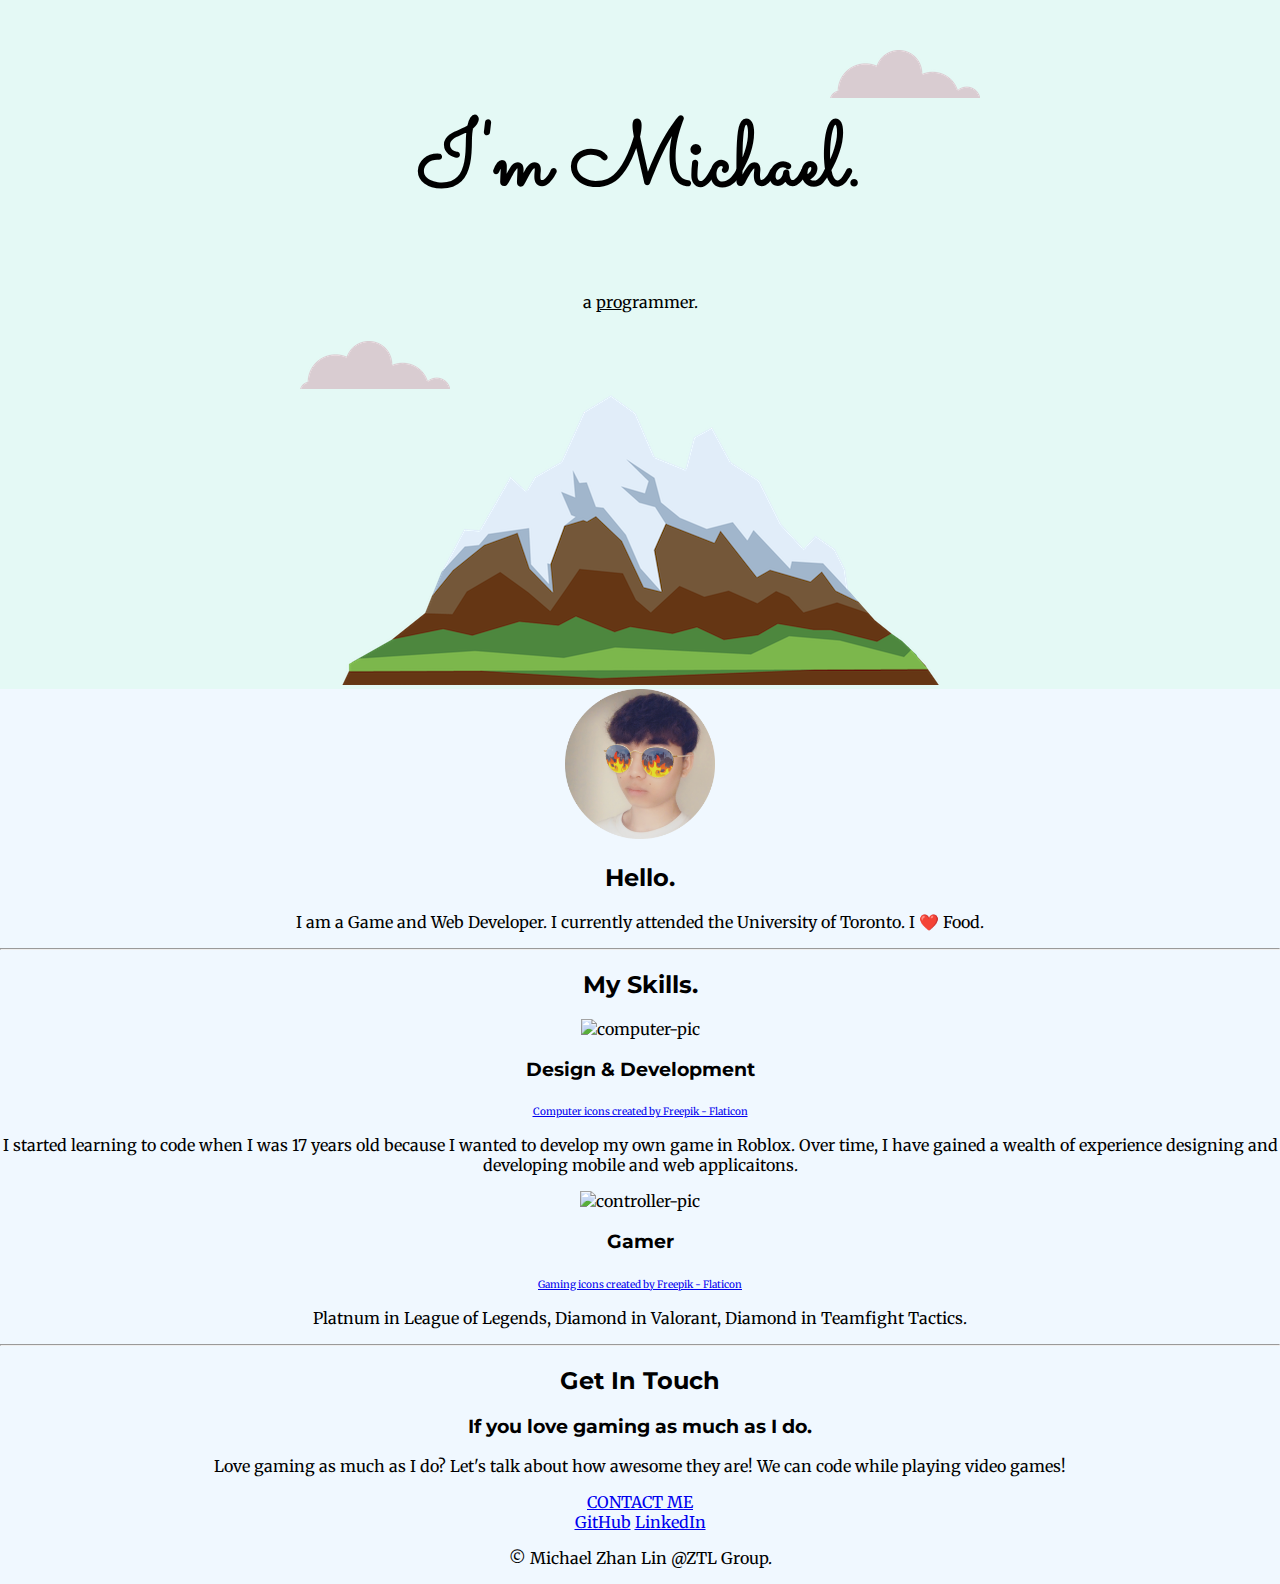
==== index.html @ 3056df91 "Website Base" ====
<!DOCTYPE html>
<html>
    <head>
        <meta charset="utf-8">
        <title>Michael Lin</title>
        <link rel="stylesheet" href="css/styles.css">
        <link rel="icon" href="favicon.ico?v=2">
        <link rel="preconnect" href="https://fonts.googleapis.com"><link rel="preconnect" href="https://fonts.gstatic.com" crossorigin><link href="https://fonts.googleapis.com/css2?family=Merriweather&family=Montserrat&family=Sacramento&display=swap" rel="stylesheet">
    </head>
    <body>
        <!-- Divides content and separates them from other elements -->
        <div class="top-container">
            <img class="top-cloud" src="images/cloud.png" alt="cloud-omg">
            <h1>I'm Michael.</h1>
            <!-- Inline Element "<span>"" lets you separate parts of text and style it -->
            <p>a <span class="pro">pro</span>grammer.</p>
            <img class="bottom-cloud" src="images/cloud.png" alt="cloud-img">
            <img src="images/mountain.png" alt="mountain-img">            
        </div>
        <div class="middle-container">
            <div class="profile">
              <img class ="profilepic" src="images/profilepic.png" alt="profile-pic">
              <h2>Hello.</h2>
              <p>I am a Game and Web Developer. I currently attended the University of Toronto. I ❤️ Food.</p>
            </div>
            <hr>
            <div class="skills">
              <h2>My Skills.</h2>
              <div class="skill-row">
                <img class="computerpic" src="https://cdn-icons.flaticon.com/png/512/2021/premium/2021700.png?token=exp=1659913990~hmac=9194ee4d07518b3ee2ff171afc81e097" alt="computer-pic">
                <h3>Design & Development</h3>
                <a id="S1" href="https://www.flaticon.com/free-icons/computer" title="computer icons">Computer icons created by Freepik - Flaticon</a>
                <p>I started learning to code when I was 17 years old because I wanted to develop my own game in Roblox. Over time, I have gained a wealth of experience designing and developing mobile and web applicaitons.</p>
              </div>
              <div class="skill-row">
                <img class="controllerpic" src="https://cdn-icons-png.flaticon.com/512/3612/3612518.png" alt="controller-pic">
                <h3>Gamer</h3>
                <a id="S2" href="https://www.flaticon.com/free-icons/gaming" title="gaming icons">Gaming icons created by Freepik - Flaticon</a>
                <p>Platnum in League of Legends, Diamond in Valorant, Diamond in Teamfight Tactics.</p>
              </div>
            </div>
            <hr>
            <div class="contact-me">
              <h2>Get In Touch</h2>
              <h3>If you love gaming as much as I do.</h3>
              <p>Love gaming as much as I do? Let's talk about how awesome they are! We can code while playing video games!</p>
              <a class="btn" href="mailto:name@email.com">CONTACT ME</a>
            </div>
          </div>
          
          
          <div class="bottom-container">
            <a class="footer-link" href="https://github.com/michaelzhanlin">GitHub</a>
            <a class="footer-link" href="https://www.linkedin.com/in/michael-lin-744a44237/">LinkedIn</a>
            <p>© Michael Zhan Lin @ZTL Group.</p>
          </div>
          




    </body>
</html>
---- css/styles.css ----
body{
    background-color: aliceblue;
    /* all 4 sides are set to 0px */
    margin: 0;
    /* centering elements */
    text-align: center;
    font-family: 'Merriweather', serif;
}
h1{
    font-size: 562.5%;
    margin-top: 0;
    font-family: 'Sacramento', cursive;

}
h2{
    font-family: 'Montserrat', sans-serif;
}
h3{
    font-family: 'Montserrat', sans-serif;
}
.top-container{
    background-color: #E4F9F5;
    position: relative;
    padding-top: 100px;
}
/* creating containers and their sizes */
/* .middle-container{

}
.bottom-container{

} */
.pro{
    text-decoration: underline;
}

.top-cloud{
    position: absolute;
    right: 300px;
    top: 50px;
}

.bottom-cloud{
    position: absolute;
    left: 300px;
    bottom: 300px;
}
.profilepic{
    height: 150px;
    width: 150px;
}
.computerpic{
    height: 150px;
    width: 150px;
}
.controllerpic{
    height: 150px;
    width: 150px;
}
#S1{
    font-size: 10px;
}
#S2{
    font-size: 10px;
}
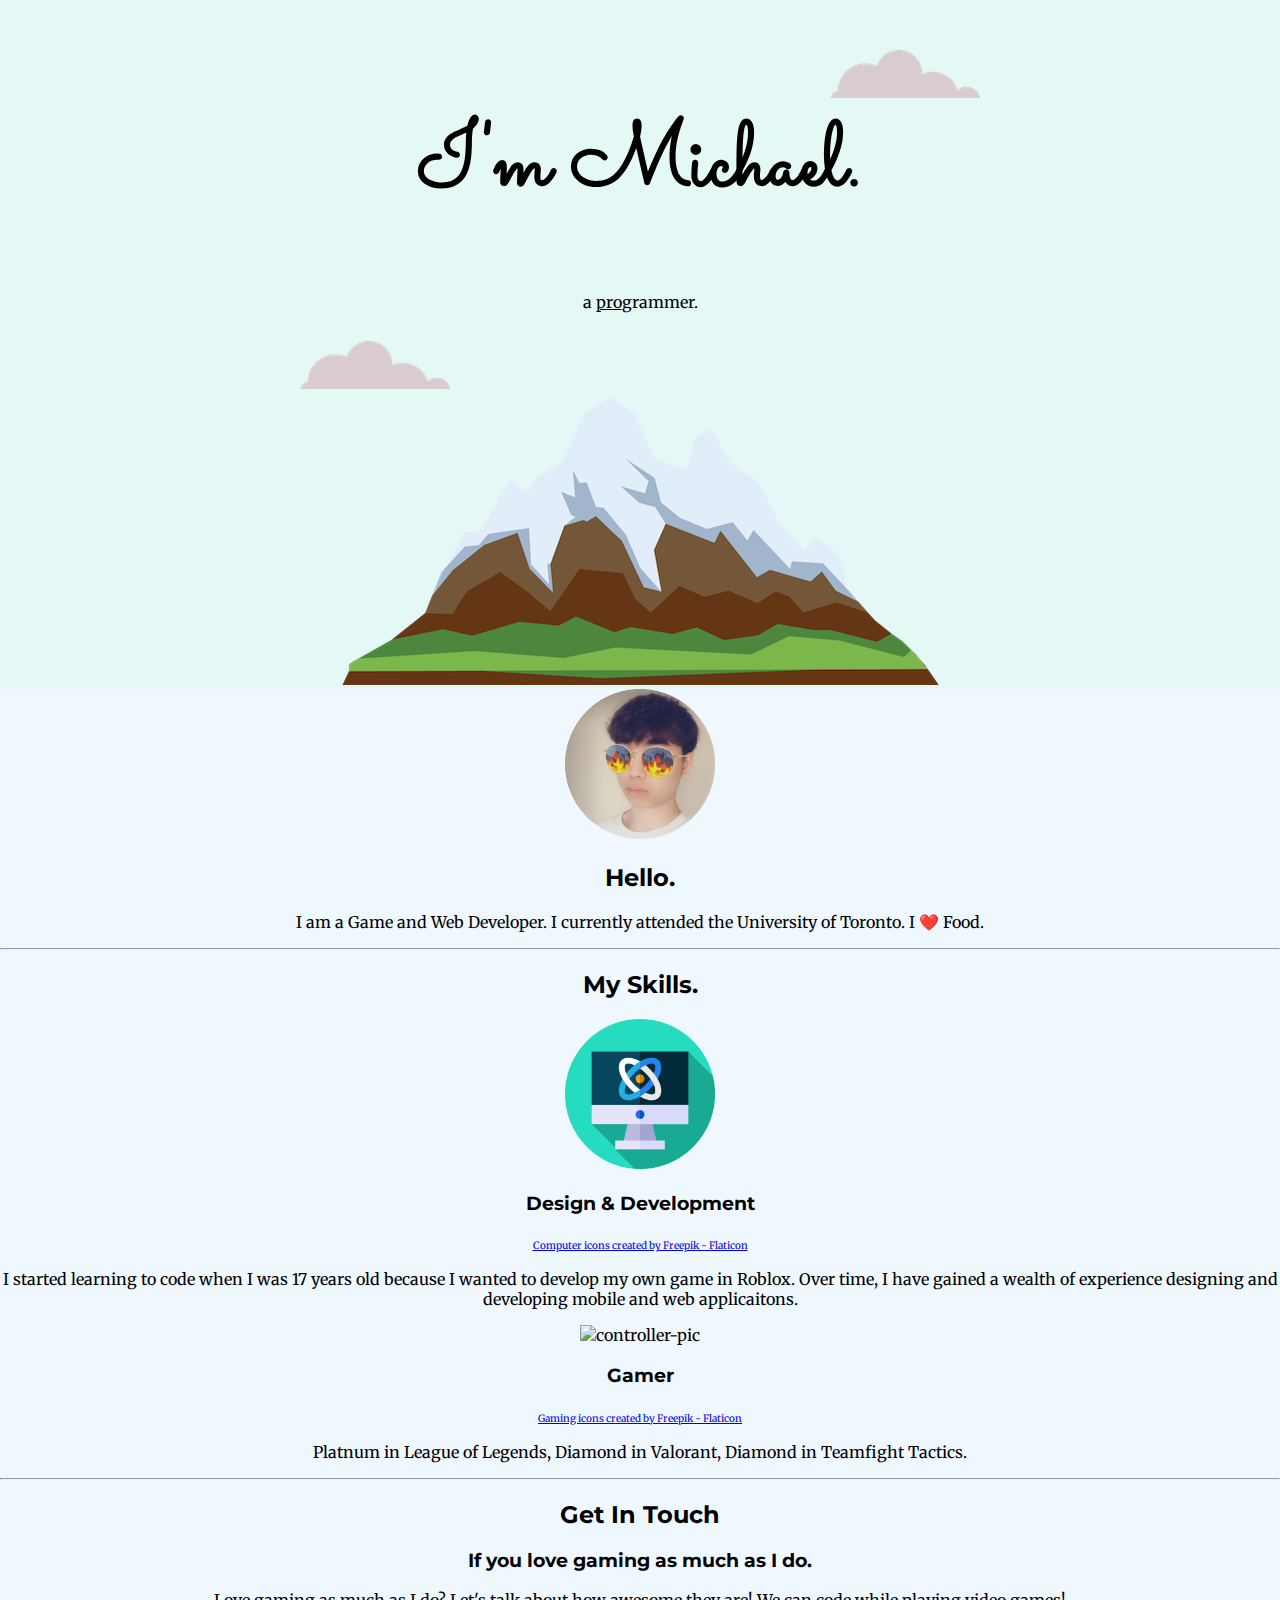
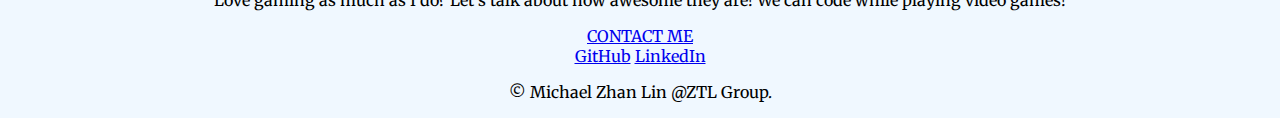
==== commit eab4b6e7: "updated the location of computer icon" ====
--- a/index.html
+++ b/index.html
@@ -27,7 +27,7 @@
             <div class="skills">
               <h2>My Skills.</h2>
               <div class="skill-row">
-                <img class="computerpic" src="https://cdn-icons.flaticon.com/png/512/2021/premium/2021700.png?token=exp=1659913990~hmac=9194ee4d07518b3ee2ff171afc81e097" alt="computer-pic">
+                <img class="computerpic" src="images/computerpic.png" alt="computer-pic">
                 <h3>Design & Development</h3>
                 <a id="S1" href="https://www.flaticon.com/free-icons/computer" title="computer icons">Computer icons created by Freepik - Flaticon</a>
                 <p>I started learning to code when I was 17 years old because I wanted to develop my own game in Roblox. Over time, I have gained a wealth of experience designing and developing mobile and web applicaitons.</p>
@@ -60,4 +60,4 @@
 
 
     </body>
-</html>+</html>
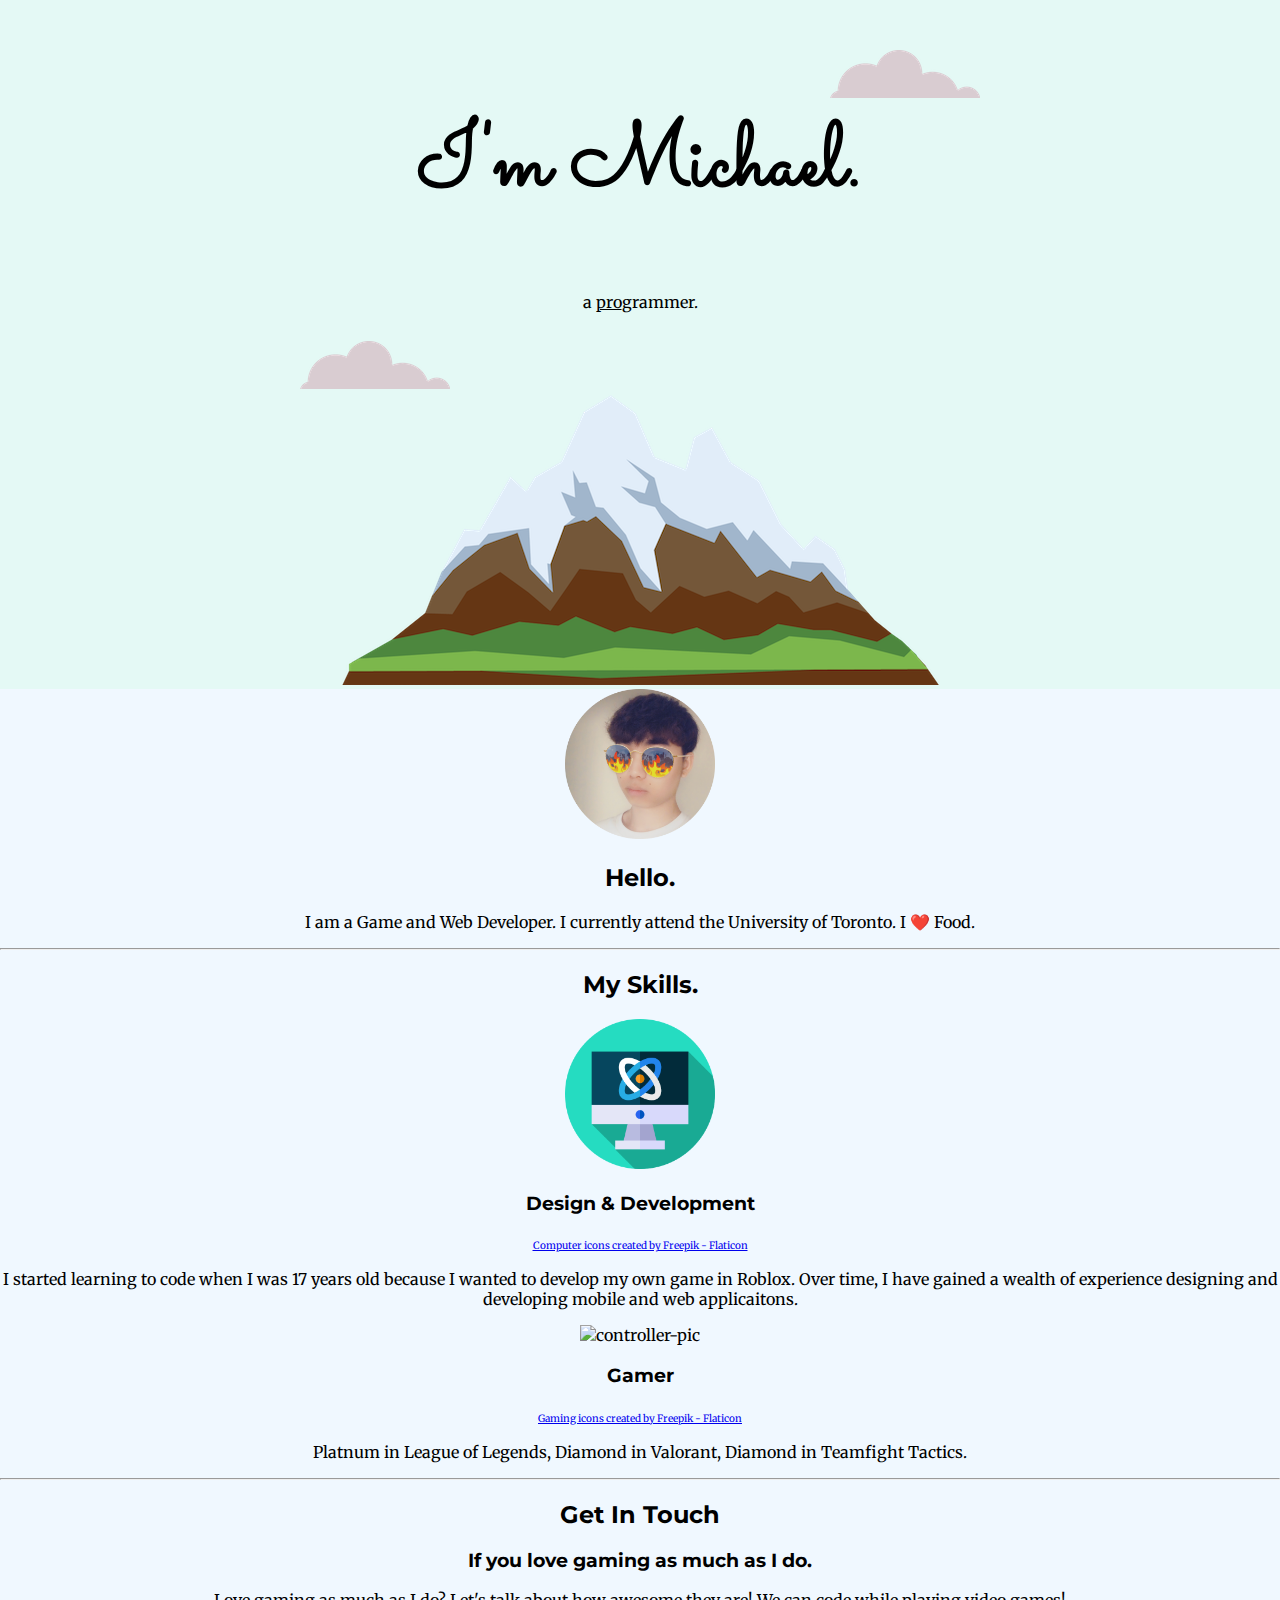
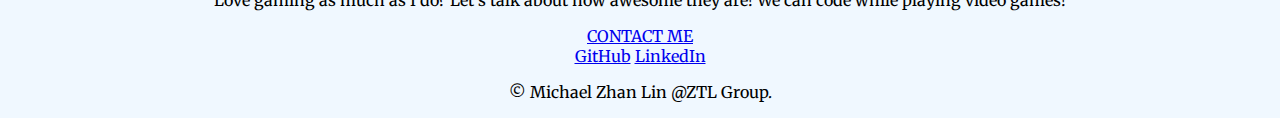
==== commit e149b211: "Update index.html" ====
--- a/index.html
+++ b/index.html
@@ -21,7 +21,7 @@
             <div class="profile">
               <img class ="profilepic" src="images/profilepic.png" alt="profile-pic">
               <h2>Hello.</h2>
-              <p>I am a Game and Web Developer. I currently attended the University of Toronto. I ❤️ Food.</p>
+              <p>I am a Game and Web Developer. I currently attend the University of Toronto. I ❤️ Food.</p>
             </div>
             <hr>
             <div class="skills">
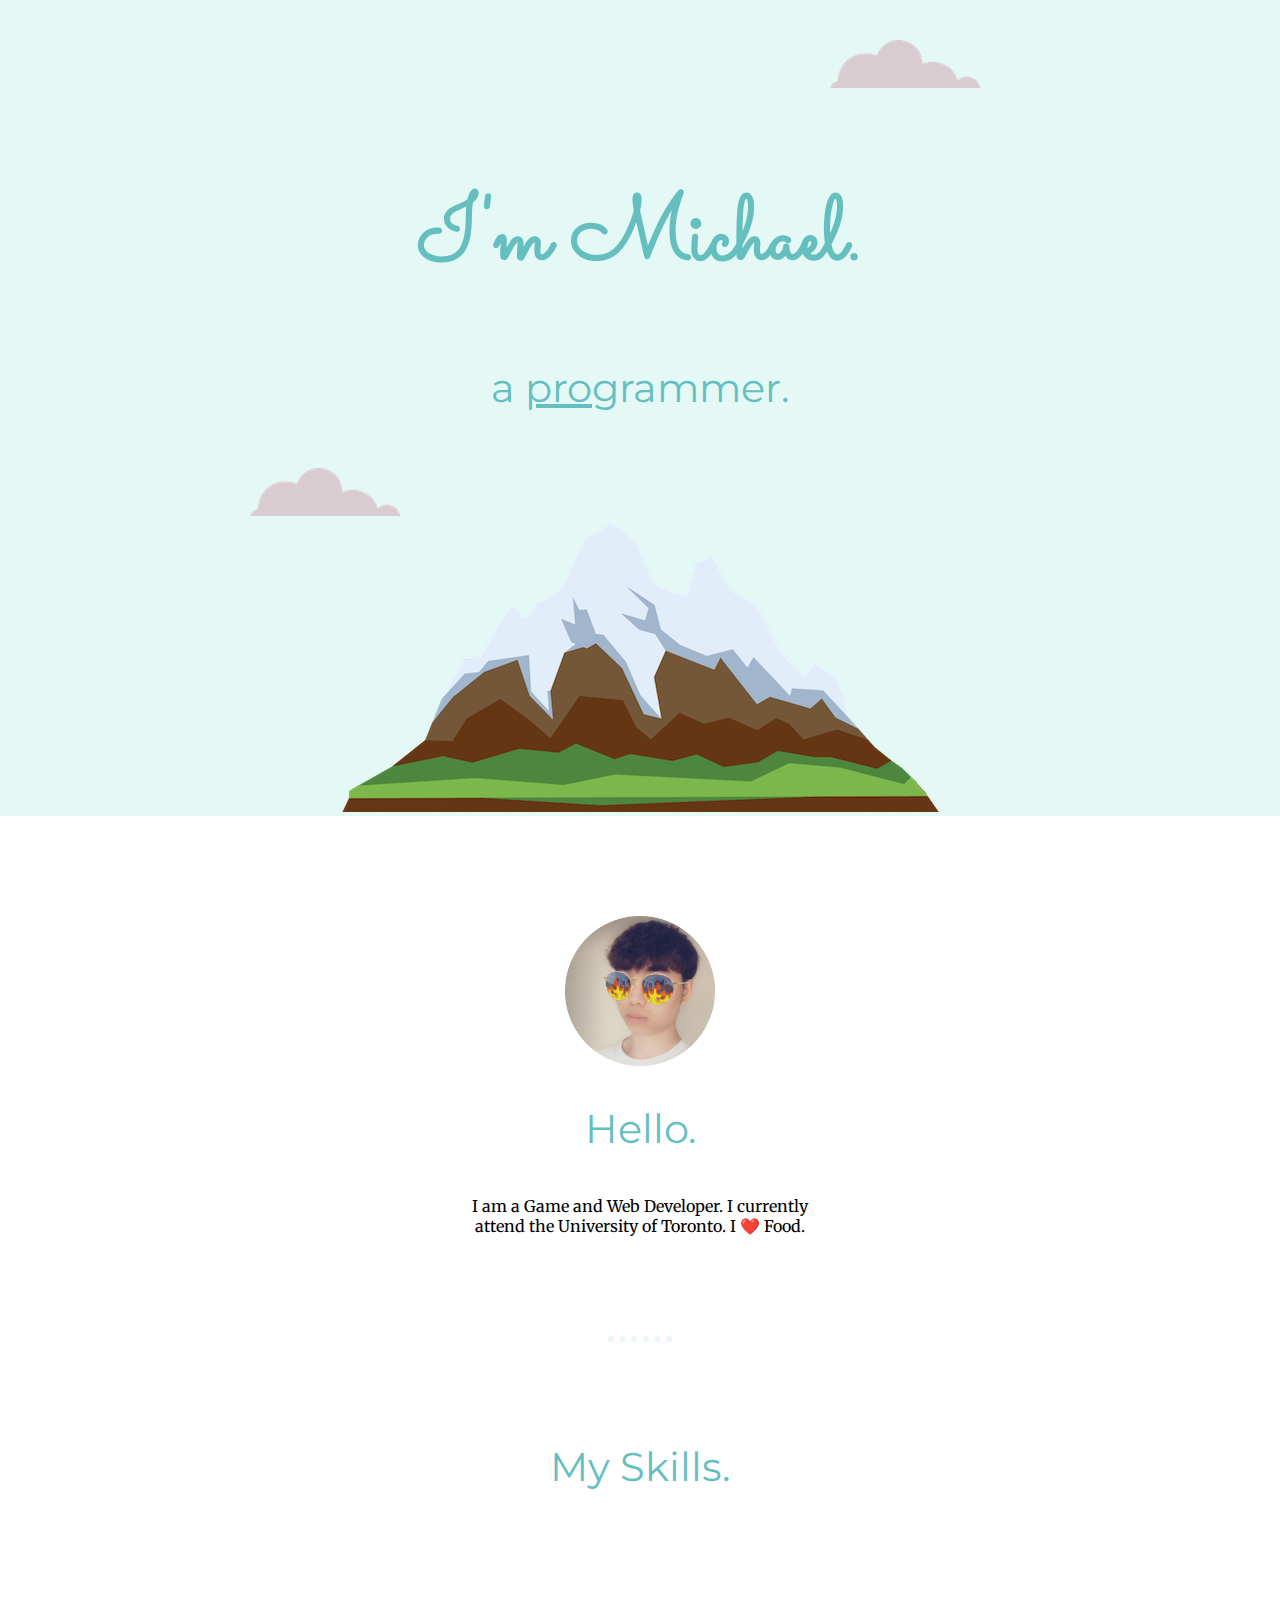
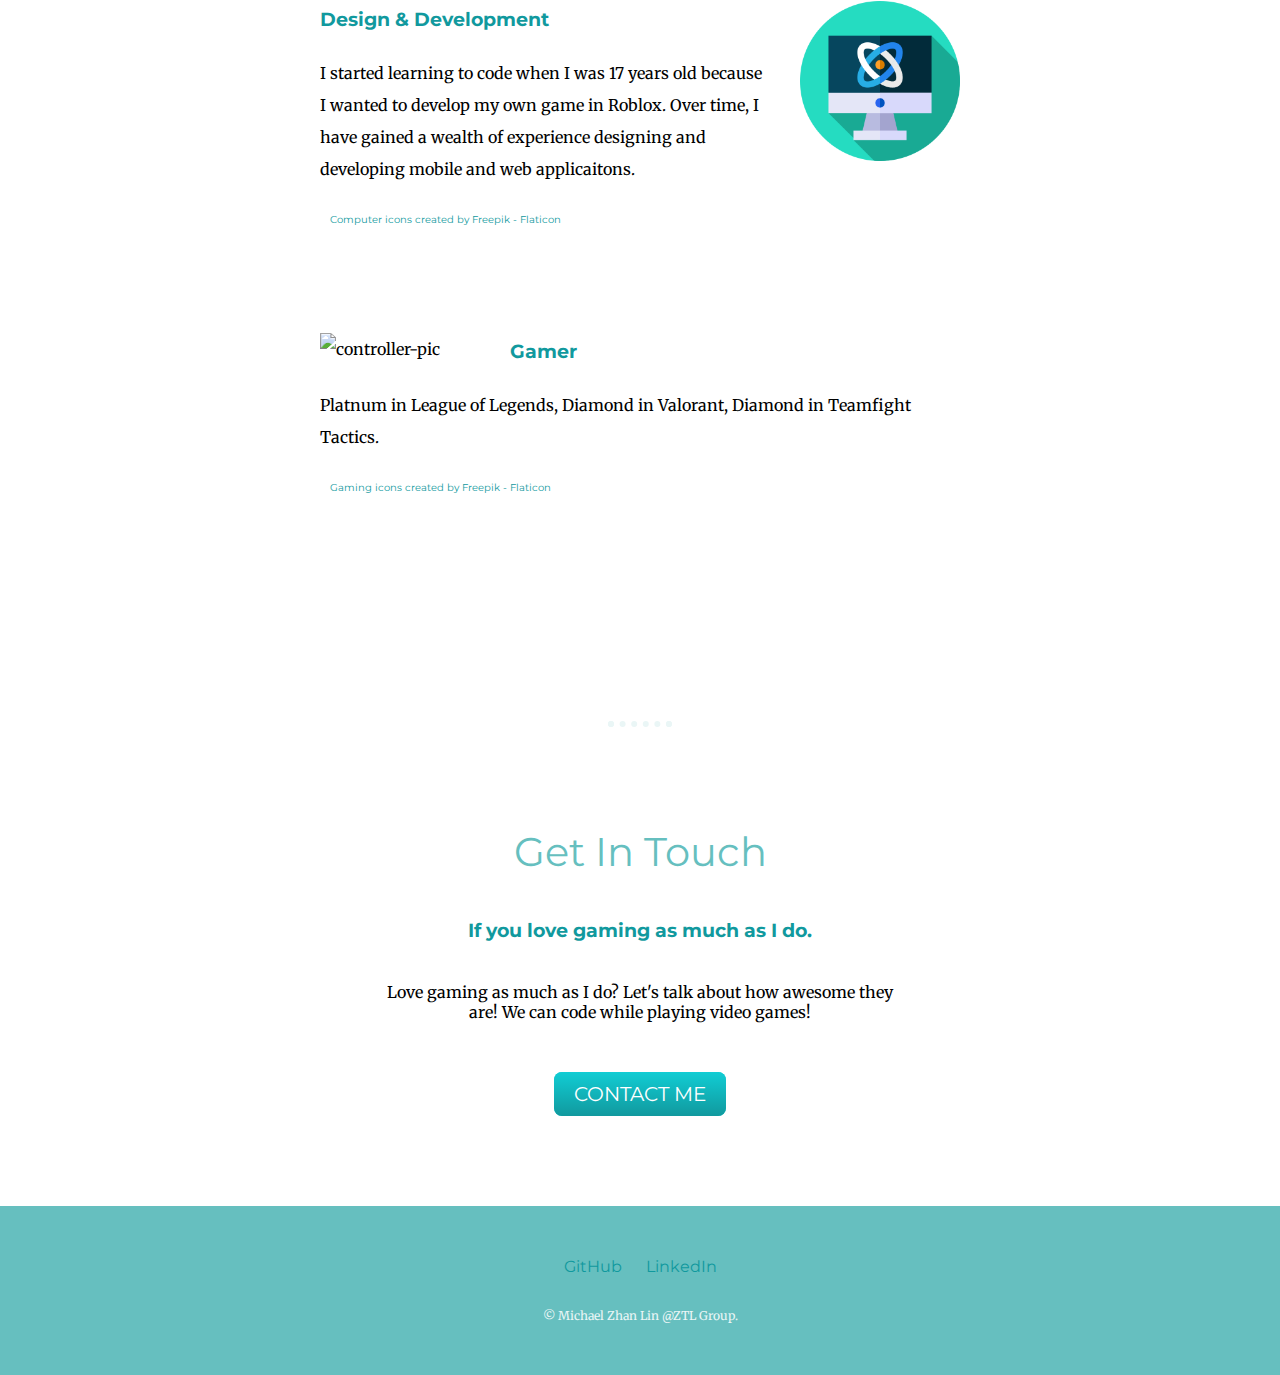
==== commit efccf3ab: "Website Revamp" ====
--- a/index.html
+++ b/index.html
@@ -13,7 +13,7 @@
             <img class="top-cloud" src="images/cloud.png" alt="cloud-omg">
             <h1>I'm Michael.</h1>
             <!-- Inline Element "<span>"" lets you separate parts of text and style it -->
-            <p>a <span class="pro">pro</span>grammer.</p>
+            <h2>a <span class="pro">pro</span>grammer.</h2>
             <img class="bottom-cloud" src="images/cloud.png" alt="cloud-img">
             <img src="images/mountain.png" alt="mountain-img">            
         </div>
@@ -21,7 +21,7 @@
             <div class="profile">
               <img class ="profilepic" src="images/profilepic.png" alt="profile-pic">
               <h2>Hello.</h2>
-              <p>I am a Game and Web Developer. I currently attend the University of Toronto. I ❤️ Food.</p>
+              <p class="intro">I am a Game and Web Developer. I currently attend the University of Toronto. I ❤️ Food.</p>
             </div>
             <hr>
             <div class="skills">
@@ -29,21 +29,22 @@
               <div class="skill-row">
                 <img class="computerpic" src="images/computerpic.png" alt="computer-pic">
                 <h3>Design & Development</h3>
+                <p>I started learning to code when I was 17 years old because I wanted to develop my own game in Roblox. Over time, I have gained a wealth of experience designing and developing mobile and web applicaitons.</p>
                 <a id="S1" href="https://www.flaticon.com/free-icons/computer" title="computer icons">Computer icons created by Freepik - Flaticon</a>
-                <p>I started learning to code when I was 17 years old because I wanted to develop my own game in Roblox. Over time, I have gained a wealth of experience designing and developing mobile and web applicaitons.</p>
               </div>
               <div class="skill-row">
                 <img class="controllerpic" src="https://cdn-icons-png.flaticon.com/512/3612/3612518.png" alt="controller-pic">
                 <h3>Gamer</h3>
+                <p>Platnum in League of Legends, Diamond in Valorant, Diamond in Teamfight Tactics.</p>
                 <a id="S2" href="https://www.flaticon.com/free-icons/gaming" title="gaming icons">Gaming icons created by Freepik - Flaticon</a>
-                <p>Platnum in League of Legends, Diamond in Valorant, Diamond in Teamfight Tactics.</p>
-              </div>
             </div>
+            </div>
+            <br>
             <hr>
             <div class="contact-me">
               <h2>Get In Touch</h2>
               <h3>If you love gaming as much as I do.</h3>
-              <p>Love gaming as much as I do? Let's talk about how awesome they are! We can code while playing video games!</p>
+              <p class="contact-msg">Love gaming as much as I do? Let's talk about how awesome they are! We can code while playing video games!</p>
               <a class="btn" href="mailto:name@email.com">CONTACT ME</a>
             </div>
           </div>
@@ -52,7 +53,7 @@
           <div class="bottom-container">
             <a class="footer-link" href="https://github.com/michaelzhanlin">GitHub</a>
             <a class="footer-link" href="https://www.linkedin.com/in/michael-lin-744a44237/">LinkedIn</a>
-            <p>© Michael Zhan Lin @ZTL Group.</p>
+            <p class="copyright">© Michael Zhan Lin @ZTL Group.</p>
           </div>
           
 
@@ -60,4 +61,4 @@
 
 
     </body>
-</html>
+</html>--- a/css/styles.css
+++ b/css/styles.css
@@ -1,4 +1,5 @@
 body{
+    color: #40514E
     background-color: aliceblue;
     /* all 4 sides are set to 0px */
     margin: 0;
@@ -7,42 +8,112 @@
     font-family: 'Merriweather', serif;
 }
 h1{
-    font-size: 562.5%;
-    margin-top: 0;
+    color: #66BFBF;
+    font-size: 5.625rem;
+    line-height: 2;
+    margin: 50px auto 0 auto;
     font-family: 'Sacramento', cursive;
 
 }
 h2{
+    color: #66BFBF;
+    font-family: 'Montserrat', sans-serif;
+    font-size: 2.5rem;
+    font-weight: normal;
+    padding-bottom: 10px;
+}
+h3{color: #11999E;
     font-family: 'Montserrat', sans-serif;
 }
-h3{
+hr{
+    border: dotted #EAF6F6 6px;
+    border-bottom: none;
+    width: 4%;
+    margin: 100px auto;
+}
+
+a{
+    color: #11999E;
     font-family: 'Montserrat', sans-serif;
+    margin: 10px 10px;
+    /* text-decoration can adjust the underline for links */
+    text-decoration: none;
 }
+
+a:hover{
+    color:#EAF6F6
+}
+
 .top-container{
     background-color: #E4F9F5;
     position: relative;
     padding-top: 100px;
 }
 /* creating containers and their sizes */
-/* .middle-container{
-
+.middle-container{
+    margin: 100px 0;
 }
 .bottom-container{
-
-} */
+    background-color: #66BFBF;
+    padding: 50px 0 20px;
+}
 .pro{
     text-decoration: underline;
+}
+
+.intro{
+    width: 30%;
+    /* margin set to auto centers text */
+    margin: auto;
+}
+
+.contact-msg{
+    width: 40%;
+    margin: 40px auto 60px;
+}
+
+.btn {
+    background: #11cdd4;
+    background-image: -webkit-linear-gradient(top, #11cdd4, #11999e);
+    background-image: -moz-linear-gradient(top, #11cdd4, #11999e);
+    background-image: -ms-linear-gradient(top, #11cdd4, #11999e);
+    background-image: -o-linear-gradient(top, #11cdd4, #11999e);
+    background-image: linear-gradient(to bottom, #11cdd4, #11999e);
+    -webkit-border-radius: 8;
+    -moz-border-radius: 8;
+    border-radius: 8px;
+    font-family: 'Montserrat', sans-serif;
+    color: #ffffff;
+    font-size: 20px;
+    padding: 10px 20px 10px 20px;
+    text-decoration: none;
+  }
+  
+  .btn:hover {
+    background: #30e3cb;
+    background-image: -webkit-linear-gradient(top, #30e3cb, #2bc4ad);
+    background-image: -moz-linear-gradient(top, #30e3cb, #2bc4ad);
+    background-image: -ms-linear-gradient(top, #30e3cb, #2bc4ad);
+    background-image: -o-linear-gradient(top, #30e3cb, #2bc4ad);
+    background-image: linear-gradient(to bottom, #30e3cb, #2bc4ad);
+    text-decoration: none;
+  }
+
+.copyright{
+    color: #EAF6F6;
+    font-size: 0.75rem;
+    padding: 20px 0;
 }
 
 .top-cloud{
     position: absolute;
     right: 300px;
-    top: 50px;
+    top: 40px;
 }
 
 .bottom-cloud{
     position: absolute;
-    left: 300px;
+    left: 250px;
     bottom: 300px;
 }
 .profilepic{
@@ -50,16 +121,25 @@
     width: 150px;
 }
 .computerpic{
-    height: 150px;
-    width: 150px;
+    width: 25%;
+    /* Float causes text to wrap around the image */
+    float: right;
+    margin-left: 30px;
 }
 .controllerpic{
-    height: 150px;
-    width: 150px;
+    width: 25%;
+    float: left;
+    margin-right: 30px;
 }
 #S1{
     font-size: 10px;
 }
 #S2{
     font-size: 10px;
+}
+.skill-row{
+    width: 50%;
+    margin: 100px auto 100px auto;
+    text-align: left;
+    line-height: 2;
 }